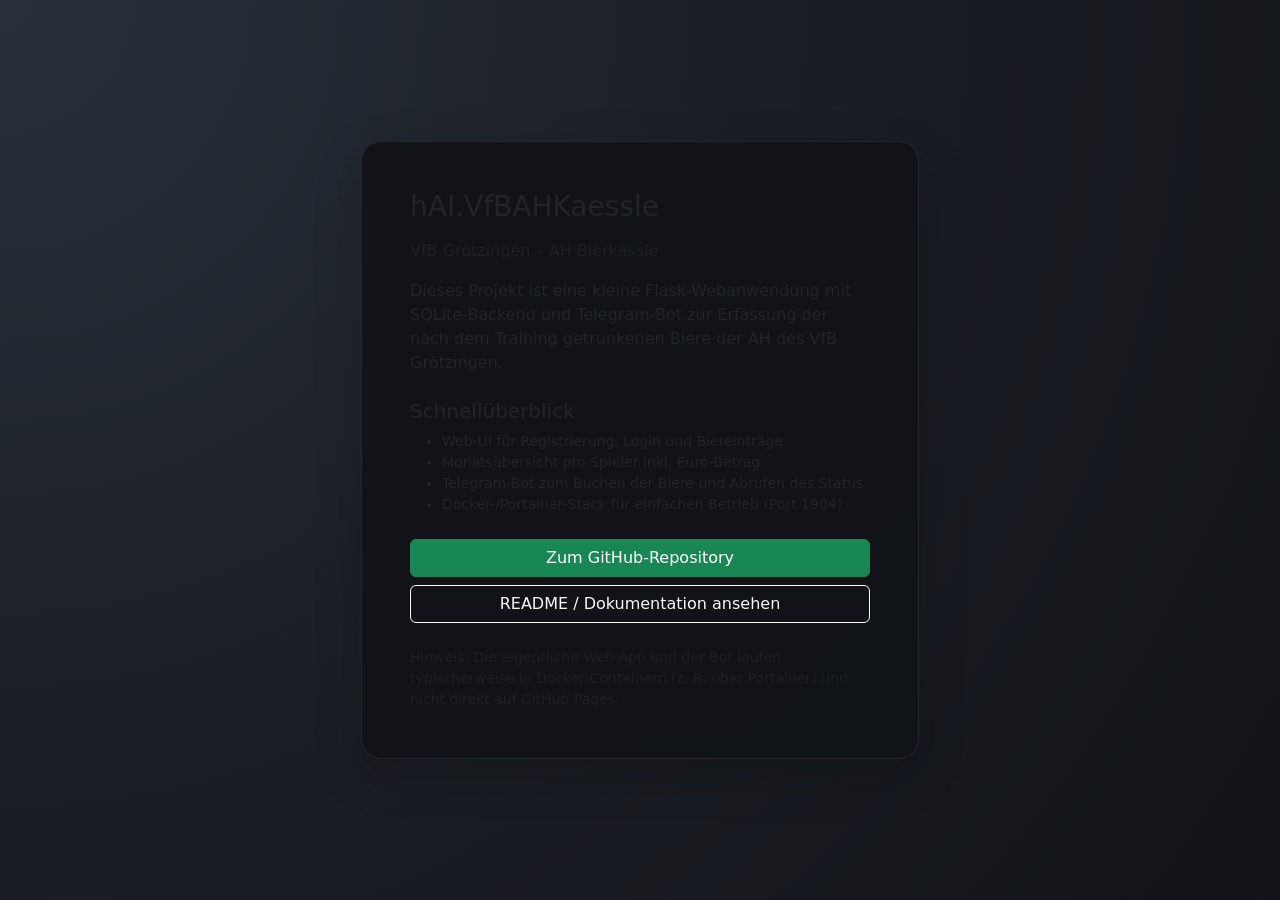
==== index.html @ c80a2532 "Add files via upload" ====
<!doctype html>
<html lang="de">
  <head>
    <meta charset="utf-8">
    <meta name="viewport" content="width=device-width, initial-scale=1">
    <title>hAI.VfBAHKaessle – VfB Grötzingen AH Bierkässle</title>
    <link href="https://cdn.jsdelivr.net/npm/bootstrap@5.3.3/dist/css/bootstrap.min.css" rel="stylesheet">
    <style>
      body {
        min-height: 100vh;
        display: flex;
        align-items: center;
        justify-content: center;
        background: radial-gradient(circle at top left, #28313b 0, #1c1f26 45%, #111318 100%);
        color: #f8f9fa;
        font-family: system-ui, -apple-system, BlinkMacSystemFont, 'Segoe UI', sans-serif;
      }
      .card {
        border-radius: 1.25rem;
        border: 1px solid rgba(255, 255, 255, 0.08);
        backdrop-filter: blur(14px);
        background: rgba(17, 19, 24, 0.96);
      }
      a { text-decoration: none; }
    </style>
  </head>
  <body>
    <div class="container px-3 px-md-0">
      <div class="row justify-content-center">
        <div class="col-12 col-md-8 col-lg-6">
          <div class="card shadow-lg">
            <div class="card-body p-4 p-md-5">
              <h1 class="h3 mb-3">hAI.VfBAHKaessle</h1>
              <p class="text-muted mb-3">VfB Grötzingen – AH Bierkässle</p>
              <p class="mb-4">
                Dieses Projekt ist eine kleine Flask-Webanwendung mit SQLite-Backend und Telegram-Bot
                zur Erfassung der nach dem Training getrunkenen Biere der AH des VfB Grötzingen.
              </p>

              <h2 class="h5 mb-2">Schnellüberblick</h2>
              <ul class="small mb-4">
                <li>Web-UI für Registrierung, Login und Biereinträge</li>
                <li>Monatsübersicht pro Spieler inkl. Euro-Betrag</li>
                <li>Telegram-Bot zum Buchen der Biere und Abrufen des Status</li>
                <li>Docker-/Portainer-Stack für einfachen Betrieb (Port 1904)</li>
              </ul>

              <div class="d-flex flex-column gap-2 mb-4">
                <a class="btn btn-success w-100" href="https://github.com/DEIN-USER/hAI.VfBAHKaessle" target="_blank" rel="noopener noreferrer">
                  Zum GitHub-Repository
                </a>
                <a class="btn btn-outline-light w-100" href="README.html" target="_blank" rel="noopener noreferrer">
                  README / Dokumentation ansehen
                </a>
              </div>

              <p class="small text-muted mb-0">
                Hinweis: Die eigentliche Web-App und der Bot laufen typischerweise in Docker-Containern
                (z. B. über Portainer) und nicht direkt auf GitHub Pages.
              </p>
            </div>
          </div>
        </div>
      </div>
    </div>
  </body>
</html>
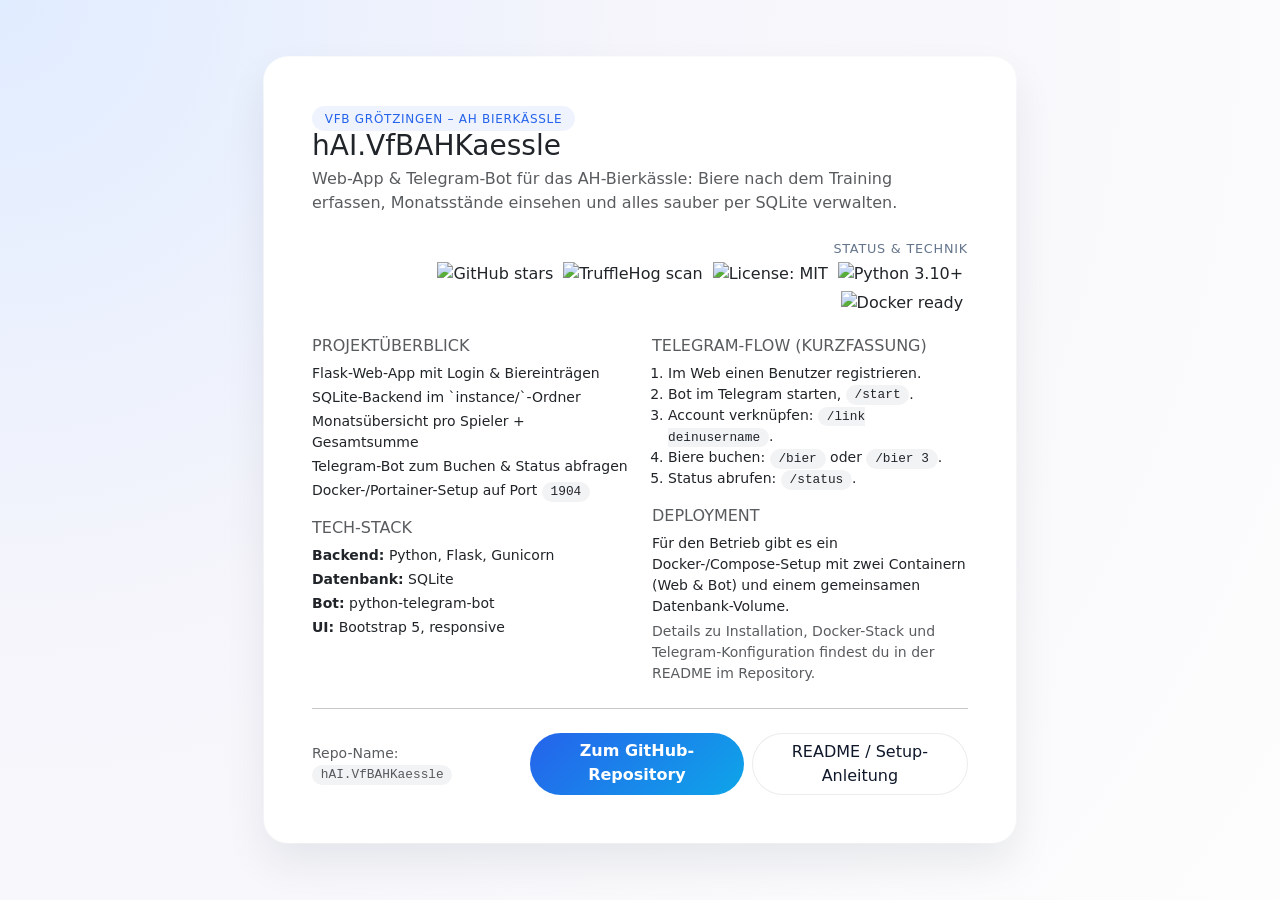
==== commit 2b54f1dd: "Add files via upload" ====
--- a/index.html
+++ b/index.html
@@ -7,58 +7,191 @@
     <title>hAI.VfBAHKaessle – VfB Grötzingen AH Bierkässle</title>
     <link href="https://cdn.jsdelivr.net/npm/bootstrap@5.3.3/dist/css/bootstrap.min.css" rel="stylesheet">
     <style>
+      :root {
+        --bg: #f5f5fb;
+        --card-bg: #ffffff;
+        --border-subtle: rgba(15, 23, 42, 0.08);
+        --accent: #2563eb;
+        --accent-soft: rgba(37, 99, 235, 0.08);
+      }
+
       body {
+        min-height: 100vh;
+        margin: 0;
+        background: radial-gradient(circle at top left, #e0ecff 0, #f5f5fb 40%, #fdfdfd 100%);
+        color: #0f172a;
+        font-family: system-ui, -apple-system, BlinkMacSystemFont, 'Segoe UI', sans-serif;
+      }
+
+      .page-shell {
         min-height: 100vh;
         display: flex;
         align-items: center;
         justify-content: center;
-        background: radial-gradient(circle at top left, #28313b 0, #1c1f26 45%, #111318 100%);
-        color: #f8f9fa;
-        font-family: system-ui, -apple-system, BlinkMacSystemFont, 'Segoe UI', sans-serif;
-      }
-      .card {
-        border-radius: 1.25rem;
-        border: 1px solid rgba(255, 255, 255, 0.08);
-        backdrop-filter: blur(14px);
-        background: rgba(17, 19, 24, 0.96);
-      }
+        padding: 2.5rem 1.5rem;
+      }
+
+      .card-root {
+        border-radius: 1.5rem;
+        border: 1px solid var(--border-subtle);
+        background: var(--card-bg);
+        box-shadow:
+          0 20px 40px rgba(15, 23, 42, 0.08),
+          0 0 0 1px rgba(255, 255, 255, 0.8);
+      }
+
+      .badge-pill {
+        border-radius: 999px;
+        background: var(--accent-soft);
+        color: var(--accent);
+        font-size: 0.75rem;
+        padding: 0.35rem 0.8rem;
+        font-weight: 500;
+        letter-spacing: 0.06em;
+        text-transform: uppercase;
+      }
+
+      .stack-label {
+        font-size: 0.8rem;
+        font-weight: 500;
+        text-transform: uppercase;
+        letter-spacing: 0.06em;
+        color: #64748b;
+      }
+
       a { text-decoration: none; }
+
+      .btn-soft {
+        border-radius: 999px;
+        border: 1px solid var(--border-subtle);
+        background: #ffffff;
+        color: #0f172a;
+      }
+
+      .btn-soft:hover {
+        background: #f8fafc;
+        border-color: rgba(15, 23, 42, 0.12);
+      }
+
+      .btn-accent {
+        border-radius: 999px;
+        border: none;
+        background: linear-gradient(135deg, #2563eb, #0ea5e9);
+        color: #ffffff;
+        font-weight: 600;
+      }
+
+      .btn-accent:hover {
+        filter: brightness(1.03);
+      }
+
+      .code-inline {
+        font-family: ui-monospace, SFMono-Regular, Menlo, Monaco, Consolas, 'Liberation Mono', 'Courier New', monospace;
+        font-size: 0.8rem;
+        background: #0f172a0d;
+        border-radius: 999px;
+        padding: 0.15rem 0.55rem;
+      }
+
+      .list-tight li + li {
+        margin-top: 0.2rem;
+      }
+
+      .shield-row img {
+        margin-right: 0.3rem;
+        margin-bottom: 0.3rem;
+      }
+
+      @media (max-width: 768px) {
+        .page-shell { padding: 1.5rem 1.0rem; }
+      }
     </style>
   </head>
   <body>
-    <div class="container px-3 px-md-0">
-      <div class="row justify-content-center">
-        <div class="col-12 col-md-8 col-lg-6">
-          <div class="card shadow-lg">
-            <div class="card-body p-4 p-md-5">
-              <h1 class="h3 mb-3">hAI.VfBAHKaessle</h1>
-              <p class="text-muted mb-3">VfB Grötzingen – AH Bierkässle</p>
-              <p class="mb-4">
-                Dieses Projekt ist eine kleine Flask-Webanwendung mit SQLite-Backend und Telegram-Bot
-                zur Erfassung der nach dem Training getrunkenen Biere der AH des VfB Grötzingen.
-              </p>
-
-              <h2 class="h5 mb-2">Schnellüberblick</h2>
-              <ul class="small mb-4">
-                <li>Web-UI für Registrierung, Login und Biereinträge</li>
-                <li>Monatsübersicht pro Spieler inkl. Euro-Betrag</li>
-                <li>Telegram-Bot zum Buchen der Biere und Abrufen des Status</li>
-                <li>Docker-/Portainer-Stack für einfachen Betrieb (Port 1904)</li>
-              </ul>
-
-              <div class="d-flex flex-column gap-2 mb-4">
-                <a class="btn btn-success w-100" href="https://github.com/DEIN-USER/hAI.VfBAHKaessle" target="_blank" rel="noopener noreferrer">
-                  Zum GitHub-Repository
-                </a>
-                <a class="btn btn-outline-light w-100" href="README.html" target="_blank" rel="noopener noreferrer">
-                  README / Dokumentation ansehen
-                </a>
+    <div class="page-shell">
+      <div class="container px-0">
+        <div class="row justify-content-center">
+          <div class="col-12 col-lg-10 col-xl-8">
+            <div class="card card-root border-0">
+              <div class="card-body p-4 p-md-5">
+                <div class="d-flex justify-content-between align-items-start flex-wrap gap-3 mb-3">
+                  <div>
+                    <span class="badge-pill mb-2">VfB Grötzingen – AH Bierkässle</span>
+                    <h1 class="h3 mb-1">hAI.VfBAHKaessle</h1>
+                    <p class="text-muted mb-2">
+                      Web-App &amp; Telegram-Bot für das AH-Bierkässle: Biere nach dem Training erfassen,
+                      Monatsstände einsehen und alles sauber per SQLite verwalten.
+                    </p>
+                  </div>
+                  <div class="text-end">
+                    <div class="stack-label mb-1">Status &amp; Technik</div>
+                    <div class="shield-row">
+                      <img src="https://img.shields.io/github/stars/DEIN-USER/hAI.VfBAHKaessle?style=flat-square" alt="GitHub stars">
+                      <img src="https://img.shields.io/github/actions/workflow/status/DEIN-USER/hAI.VfBAHKaessle/trufflehog.yml?style=flat-square&label=trufflehog" alt="TruffleHog scan">
+                      <img src="https://img.shields.io/github/license/DEIN-USER/hAI.VfBAHKaessle?style=flat-square" alt="License: MIT">
+                      <img src="https://img.shields.io/badge/python-3.10%2B-blue?style=flat-square" alt="Python 3.10+">
+                      <img src="https://img.shields.io/badge/docker-ready-brightgreen?style=flat-square" alt="Docker ready">
+                    </div>
+                  </div>
+                </div>
+
+                <div class="row g-4">
+                  <div class="col-12 col-md-6">
+                    <h2 class="h6 text-uppercase text-muted mb-2">Projektüberblick</h2>
+                    <ul class="small list-unstyled list-tight mb-3">
+                      <li>Flask-Web-App mit Login &amp; Biereinträgen</li>
+                      <li>SQLite-Backend im `instance/`-Ordner</li>
+                      <li>Monatsübersicht pro Spieler + Gesamtsumme</li>
+                      <li>Telegram-Bot zum Buchen &amp; Status abfragen</li>
+                      <li>Docker-/Portainer-Setup auf Port <span class="code-inline">1904</span></li>
+                    </ul>
+
+                    <h3 class="h6 text-uppercase text-muted mb-2">Tech-Stack</h3>
+                    <ul class="small list-unstyled list-tight mb-0">
+                      <li><strong>Backend:</strong> Python, Flask, Gunicorn</li>
+                      <li><strong>Datenbank:</strong> SQLite</li>
+                      <li><strong>Bot:</strong> python-telegram-bot</li>
+                      <li><strong>UI:</strong> Bootstrap 5, responsive</li>
+                    </ul>
+                  </div>
+
+                  <div class="col-12 col-md-6">
+                    <h2 class="h6 text-uppercase text-muted mb-2">Telegram-Flow (Kurzfassung)</h2>
+                    <ol class="small mb-3 ps-3">
+                      <li>Im Web einen Benutzer registrieren.</li>
+                      <li>Bot im Telegram starten, <span class="code-inline">/start</span>.</li>
+                      <li>Account verknüpfen: <span class="code-inline">/link deinusername</span>.</li>
+                      <li>Biere buchen: <span class="code-inline">/bier</span> oder <span class="code-inline">/bier 3</span>.</li>
+                      <li>Status abrufen: <span class="code-inline">/status</span>.</li>
+                    </ol>
+
+                    <h3 class="h6 text-uppercase text-muted mb-2">Deployment</h3>
+                    <p class="small mb-1">
+                      Für den Betrieb gibt es ein Docker-/Compose-Setup mit zwei Containern (Web &amp; Bot)
+                      und einem gemeinsamen Datenbank-Volume.
+                    </p>
+                    <p class="small text-muted mb-0">
+                      Details zu Installation, Docker-Stack und Telegram-Konfiguration findest du in der README im Repository.
+                    </p>
+                  </div>
+                </div>
+
+                <hr class="my-4">
+
+                <div class="d-flex flex-column flex-md-row gap-2 justify-content-between align-items-center">
+                  <div class="small text-muted">
+                    Repo-Name: <span class="code-inline">hAI.VfBAHKaessle</span>
+                  </div>
+                  <div class="d-flex flex-column flex-sm-row gap-2">
+                    <a class="btn btn-accent" href="https://github.com/DEIN-USER/hAI.VfBAHKaessle" target="_blank" rel="noopener noreferrer">
+                      Zum GitHub-Repository
+                    </a>
+                    <a class="btn btn-soft" href="README.md" target="_blank" rel="noopener noreferrer">
+                      README / Setup-Anleitung
+                    </a>
+                  </div>
+                </div>
               </div>
-
-              <p class="small text-muted mb-0">
-                Hinweis: Die eigentliche Web-App und der Bot laufen typischerweise in Docker-Containern
-                (z. B. über Portainer) und nicht direkt auf GitHub Pages.
-              </p>
             </div>
           </div>
         </div>
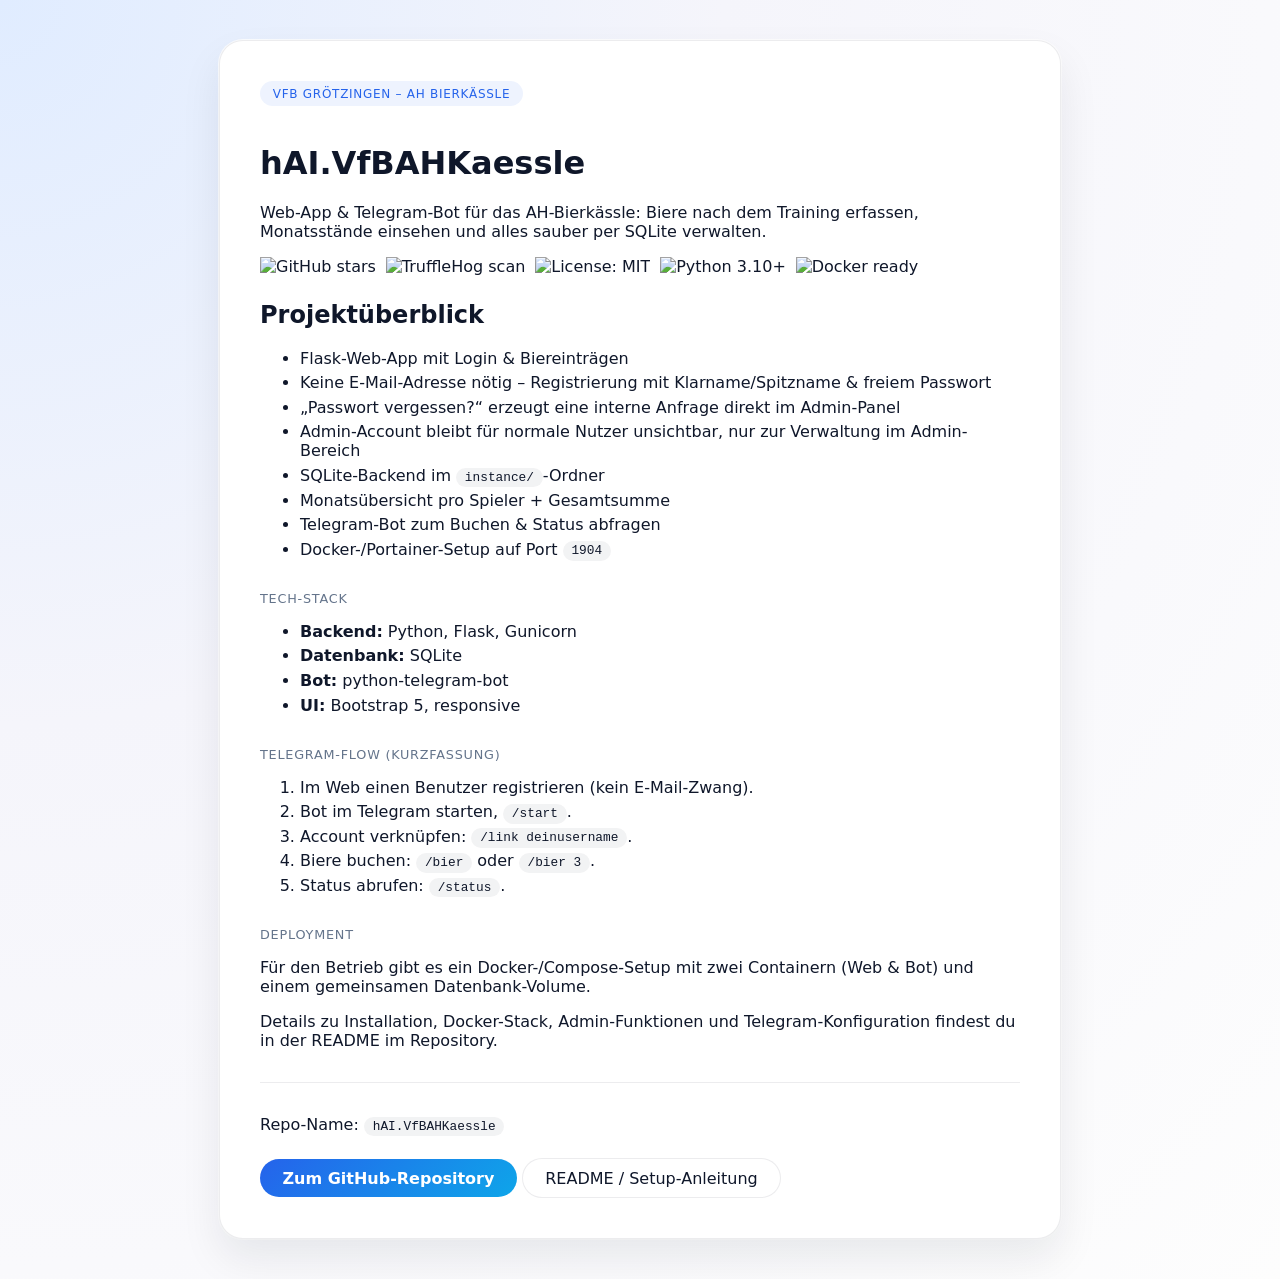
==== commit 329854ac: "Add files via upload" ====
--- a/index.html
+++ b/index.html
@@ -1,201 +1,149 @@
+<!DOCTYPE html>
+<html lang="de">
+<head>
+<meta charset="UTF-8">
+<meta name="viewport" content="width=device-width, initial-scale=1.0">
+<title>hAI.VfBAHKaessle – VfB Grötzingen AH Bierkässle</title>
+<style>
+:root {
+  --bg: #f5f5fb;
+  --card-bg: #ffffff;
+  --border-subtle: rgba(15, 23, 42, 0.08);
+  --accent: #2563eb;
+  --accent-soft: rgba(37, 99, 235, 0.08);
+}
+body {
+  min-height: 100vh;
+  margin: 0;
+  background: radial-gradient(circle at top left, #e0ecff 0, #f5f5fb 40%, #fdfdfd 100%);
+  color: #0f172a;
+  font-family: system-ui, -apple-system, BlinkMacSystemFont, 'Segoe UI', sans-serif;
+}
+.page-shell {
+  min-height: 100vh;
+  display: flex;
+  align-items: center;
+  justify-content: center;
+  padding: 2.5rem 1.5rem;
+}
+.card-root {
+  max-width: 760px;
+  width: 100%;
+  border-radius: 1.5rem;
+  border: 1px solid var(--border-subtle);
+  background: var(--card-bg);
+  box-shadow: 0 20px 40px rgba(15, 23, 42, 0.08), 0 0 0 1px rgba(255, 255, 255, 0.8);
+  padding: 2.5rem;
+}
+.badge-pill {
+  display: inline-block;
+  border-radius: 999px;
+  background: var(--accent-soft);
+  color: var(--accent);
+  font-size: 0.75rem;
+  padding: 0.35rem 0.8rem;
+  font-weight: 500;
+  letter-spacing: 0.06em;
+  text-transform: uppercase;
+  margin-bottom: 1rem;
+}
+.stack-label {
+  font-size: 0.8rem;
+  font-weight: 500;
+  text-transform: uppercase;
+  letter-spacing: 0.06em;
+  color: #64748b;
+  margin-top: 2rem;
+}
+a { text-decoration: none; }
+.btn-soft {
+  display: inline-block;
+  border-radius: 999px;
+  border: 1px solid var(--border-subtle);
+  background: #ffffff;
+  color: #0f172a;
+  padding: 0.6rem 1.4rem;
+  margin-right: 0.6rem;
+  margin-top: 0.5rem;
+}
+.btn-soft:hover { background: #f8fafc; border-color: rgba(15, 23, 42, 0.12); }
+.btn-accent {
+  display: inline-block;
+  border-radius: 999px;
+  border: none;
+  background: linear-gradient(135deg, #2563eb, #0ea5e9);
+  color: #ffffff;
+  font-weight: 600;
+  padding: 0.6rem 1.4rem;
+  margin-top: 0.5rem;
+}
+.btn-accent:hover { filter: brightness(1.03); }
+.code-inline {
+  font-family: ui-monospace, SFMono-Regular, Menlo, Monaco, Consolas, 'Liberation Mono', 'Courier New', monospace;
+  font-size: 0.8rem;
+  background: #0f172a0d;
+  border-radius: 999px;
+  padding: 0.15rem 0.55rem;
+}
+.list-tight li + li { margin-top: 0.35rem; }
+.shield-row img { margin-right: 0.3rem; margin-bottom: 0.3rem; }
+@media (max-width: 768px) { .page-shell { padding: 1.5rem 1.0rem; } }
+</style>
+</head>
+<body>
+<div class="page-shell">
+  <div class="card-root">
+    <span class="badge-pill">VfB Grötzingen – AH Bierkässle</span>
+    <h1>hAI.VfBAHKaessle</h1>
+    <p>Web-App &amp; Telegram-Bot für das AH-Bierkässle: Biere nach dem Training erfassen, Monatsstände einsehen und alles sauber per SQLite verwalten.</p>
 
-<!doctype html>
-<html lang="de">
-  <head>
-    <meta charset="utf-8">
-    <meta name="viewport" content="width=device-width, initial-scale=1">
-    <title>hAI.VfBAHKaessle – VfB Grötzingen AH Bierkässle</title>
-    <link href="https://cdn.jsdelivr.net/npm/bootstrap@5.3.3/dist/css/bootstrap.min.css" rel="stylesheet">
-    <style>
-      :root {
-        --bg: #f5f5fb;
-        --card-bg: #ffffff;
-        --border-subtle: rgba(15, 23, 42, 0.08);
-        --accent: #2563eb;
-        --accent-soft: rgba(37, 99, 235, 0.08);
-      }
+    <div class="shield-row">
+      <img src="https://img.shields.io/github/stars/jbkunama1/hAI.VfBAHKaessle" alt="GitHub stars">
+      <img src="https://img.shields.io/badge/security-TruffleHog-blue" alt="TruffleHog scan">
+      <img src="https://img.shields.io/badge/license-MIT-green" alt="License: MIT">
+      <img src="https://img.shields.io/badge/python-3.10%2B-blue" alt="Python 3.10+">
+      <img src="https://img.shields.io/badge/docker-ready-blue" alt="Docker ready">
+    </div>
 
-      body {
-        min-height: 100vh;
-        margin: 0;
-        background: radial-gradient(circle at top left, #e0ecff 0, #f5f5fb 40%, #fdfdfd 100%);
-        color: #0f172a;
-        font-family: system-ui, -apple-system, BlinkMacSystemFont, 'Segoe UI', sans-serif;
-      }
+    <h2>Projektüberblick</h2>
+    <ul class="list-tight">
+      <li>Flask-Web-App mit Login &amp; Biereinträgen</li>
+      <li>Keine E-Mail-Adresse nötig – Registrierung mit Klarname/Spitzname &amp; freiem Passwort</li>
+      <li>„Passwort vergessen?“ erzeugt eine interne Anfrage direkt im Admin-Panel</li>
+      <li>Admin-Account bleibt für normale Nutzer unsichtbar, nur zur Verwaltung im Admin-Bereich</li>
+      <li>SQLite-Backend im <span class="code-inline">instance/</span>-Ordner</li>
+      <li>Monatsübersicht pro Spieler + Gesamtsumme</li>
+      <li>Telegram-Bot zum Buchen &amp; Status abfragen</li>
+      <li>Docker-/Portainer-Setup auf Port <span class="code-inline">1904</span></li>
+    </ul>
 
-      .page-shell {
-        min-height: 100vh;
-        display: flex;
-        align-items: center;
-        justify-content: center;
-        padding: 2.5rem 1.5rem;
-      }
+    <p class="stack-label">Tech-Stack</p>
+    <ul class="list-tight">
+      <li><strong>Backend:</strong> Python, Flask, Gunicorn</li>
+      <li><strong>Datenbank:</strong> SQLite</li>
+      <li><strong>Bot:</strong> python-telegram-bot</li>
+      <li><strong>UI:</strong> Bootstrap 5, responsive</li>
+    </ul>
 
-      .card-root {
-        border-radius: 1.5rem;
-        border: 1px solid var(--border-subtle);
-        background: var(--card-bg);
-        box-shadow:
-          0 20px 40px rgba(15, 23, 42, 0.08),
-          0 0 0 1px rgba(255, 255, 255, 0.8);
-      }
+    <p class="stack-label">Telegram-Flow (Kurzfassung)</p>
+    <ol class="list-tight">
+      <li>Im Web einen Benutzer registrieren (kein E-Mail-Zwang).</li>
+      <li>Bot im Telegram starten, <span class="code-inline">/start</span>.</li>
+      <li>Account verknüpfen: <span class="code-inline">/link deinusername</span>.</li>
+      <li>Biere buchen: <span class="code-inline">/bier</span> oder <span class="code-inline">/bier 3</span>.</li>
+      <li>Status abrufen: <span class="code-inline">/status</span>.</li>
+    </ol>
 
-      .badge-pill {
-        border-radius: 999px;
-        background: var(--accent-soft);
-        color: var(--accent);
-        font-size: 0.75rem;
-        padding: 0.35rem 0.8rem;
-        font-weight: 500;
-        letter-spacing: 0.06em;
-        text-transform: uppercase;
-      }
+    <p class="stack-label">Deployment</p>
+    <p>Für den Betrieb gibt es ein Docker-/Compose-Setup mit zwei Containern (Web &amp; Bot) und einem gemeinsamen Datenbank-Volume.</p>
+    <p>Details zu Installation, Docker-Stack, Admin-Funktionen und Telegram-Konfiguration findest du in der README im Repository.</p>
 
-      .stack-label {
-        font-size: 0.8rem;
-        font-weight: 500;
-        text-transform: uppercase;
-        letter-spacing: 0.06em;
-        color: #64748b;
-      }
+    <hr style="margin: 2rem 0; border: none; border-top: 1px solid var(--border-subtle);">
 
-      a { text-decoration: none; }
-
-      .btn-soft {
-        border-radius: 999px;
-        border: 1px solid var(--border-subtle);
-        background: #ffffff;
-        color: #0f172a;
-      }
-
-      .btn-soft:hover {
-        background: #f8fafc;
-        border-color: rgba(15, 23, 42, 0.12);
-      }
-
-      .btn-accent {
-        border-radius: 999px;
-        border: none;
-        background: linear-gradient(135deg, #2563eb, #0ea5e9);
-        color: #ffffff;
-        font-weight: 600;
-      }
-
-      .btn-accent:hover {
-        filter: brightness(1.03);
-      }
-
-      .code-inline {
-        font-family: ui-monospace, SFMono-Regular, Menlo, Monaco, Consolas, 'Liberation Mono', 'Courier New', monospace;
-        font-size: 0.8rem;
-        background: #0f172a0d;
-        border-radius: 999px;
-        padding: 0.15rem 0.55rem;
-      }
-
-      .list-tight li + li {
-        margin-top: 0.2rem;
-      }
-
-      .shield-row img {
-        margin-right: 0.3rem;
-        margin-bottom: 0.3rem;
-      }
-
-      @media (max-width: 768px) {
-        .page-shell { padding: 1.5rem 1.0rem; }
-      }
-    </style>
-  </head>
-  <body>
-    <div class="page-shell">
-      <div class="container px-0">
-        <div class="row justify-content-center">
-          <div class="col-12 col-lg-10 col-xl-8">
-            <div class="card card-root border-0">
-              <div class="card-body p-4 p-md-5">
-                <div class="d-flex justify-content-between align-items-start flex-wrap gap-3 mb-3">
-                  <div>
-                    <span class="badge-pill mb-2">VfB Grötzingen – AH Bierkässle</span>
-                    <h1 class="h3 mb-1">hAI.VfBAHKaessle</h1>
-                    <p class="text-muted mb-2">
-                      Web-App &amp; Telegram-Bot für das AH-Bierkässle: Biere nach dem Training erfassen,
-                      Monatsstände einsehen und alles sauber per SQLite verwalten.
-                    </p>
-                  </div>
-                  <div class="text-end">
-                    <div class="stack-label mb-1">Status &amp; Technik</div>
-                    <div class="shield-row">
-                      <img src="https://img.shields.io/github/stars/DEIN-USER/hAI.VfBAHKaessle?style=flat-square" alt="GitHub stars">
-                      <img src="https://img.shields.io/github/actions/workflow/status/DEIN-USER/hAI.VfBAHKaessle/trufflehog.yml?style=flat-square&label=trufflehog" alt="TruffleHog scan">
-                      <img src="https://img.shields.io/github/license/DEIN-USER/hAI.VfBAHKaessle?style=flat-square" alt="License: MIT">
-                      <img src="https://img.shields.io/badge/python-3.10%2B-blue?style=flat-square" alt="Python 3.10+">
-                      <img src="https://img.shields.io/badge/docker-ready-brightgreen?style=flat-square" alt="Docker ready">
-                    </div>
-                  </div>
-                </div>
-
-                <div class="row g-4">
-                  <div class="col-12 col-md-6">
-                    <h2 class="h6 text-uppercase text-muted mb-2">Projektüberblick</h2>
-                    <ul class="small list-unstyled list-tight mb-3">
-                      <li>Flask-Web-App mit Login &amp; Biereinträgen</li>
-                      <li>SQLite-Backend im `instance/`-Ordner</li>
-                      <li>Monatsübersicht pro Spieler + Gesamtsumme</li>
-                      <li>Telegram-Bot zum Buchen &amp; Status abfragen</li>
-                      <li>Docker-/Portainer-Setup auf Port <span class="code-inline">1904</span></li>
-                    </ul>
-
-                    <h3 class="h6 text-uppercase text-muted mb-2">Tech-Stack</h3>
-                    <ul class="small list-unstyled list-tight mb-0">
-                      <li><strong>Backend:</strong> Python, Flask, Gunicorn</li>
-                      <li><strong>Datenbank:</strong> SQLite</li>
-                      <li><strong>Bot:</strong> python-telegram-bot</li>
-                      <li><strong>UI:</strong> Bootstrap 5, responsive</li>
-                    </ul>
-                  </div>
-
-                  <div class="col-12 col-md-6">
-                    <h2 class="h6 text-uppercase text-muted mb-2">Telegram-Flow (Kurzfassung)</h2>
-                    <ol class="small mb-3 ps-3">
-                      <li>Im Web einen Benutzer registrieren.</li>
-                      <li>Bot im Telegram starten, <span class="code-inline">/start</span>.</li>
-                      <li>Account verknüpfen: <span class="code-inline">/link deinusername</span>.</li>
-                      <li>Biere buchen: <span class="code-inline">/bier</span> oder <span class="code-inline">/bier 3</span>.</li>
-                      <li>Status abrufen: <span class="code-inline">/status</span>.</li>
-                    </ol>
-
-                    <h3 class="h6 text-uppercase text-muted mb-2">Deployment</h3>
-                    <p class="small mb-1">
-                      Für den Betrieb gibt es ein Docker-/Compose-Setup mit zwei Containern (Web &amp; Bot)
-                      und einem gemeinsamen Datenbank-Volume.
-                    </p>
-                    <p class="small text-muted mb-0">
-                      Details zu Installation, Docker-Stack und Telegram-Konfiguration findest du in der README im Repository.
-                    </p>
-                  </div>
-                </div>
-
-                <hr class="my-4">
-
-                <div class="d-flex flex-column flex-md-row gap-2 justify-content-between align-items-center">
-                  <div class="small text-muted">
-                    Repo-Name: <span class="code-inline">hAI.VfBAHKaessle</span>
-                  </div>
-                  <div class="d-flex flex-column flex-sm-row gap-2">
-                    <a class="btn btn-accent" href="https://github.com/DEIN-USER/hAI.VfBAHKaessle" target="_blank" rel="noopener noreferrer">
-                      Zum GitHub-Repository
-                    </a>
-                    <a class="btn btn-soft" href="README.md" target="_blank" rel="noopener noreferrer">
-                      README / Setup-Anleitung
-                    </a>
-                  </div>
-                </div>
-              </div>
-            </div>
-          </div>
-        </div>
-      </div>
-    </div>
-  </body>
+    <p>Repo-Name: <span class="code-inline">hAI.VfBAHKaessle</span></p>
+    <a class="btn-accent" href="https://github.com/jbkunama1/hAI.VfBAHKaessle" target="_blank" rel="noopener noreferrer">Zum GitHub-Repository</a>
+    <a class="btn-soft" href="README.md" target="_blank" rel="noopener noreferrer">README / Setup-Anleitung</a>
+  </div>
+</div>
+</body>
 </html>
